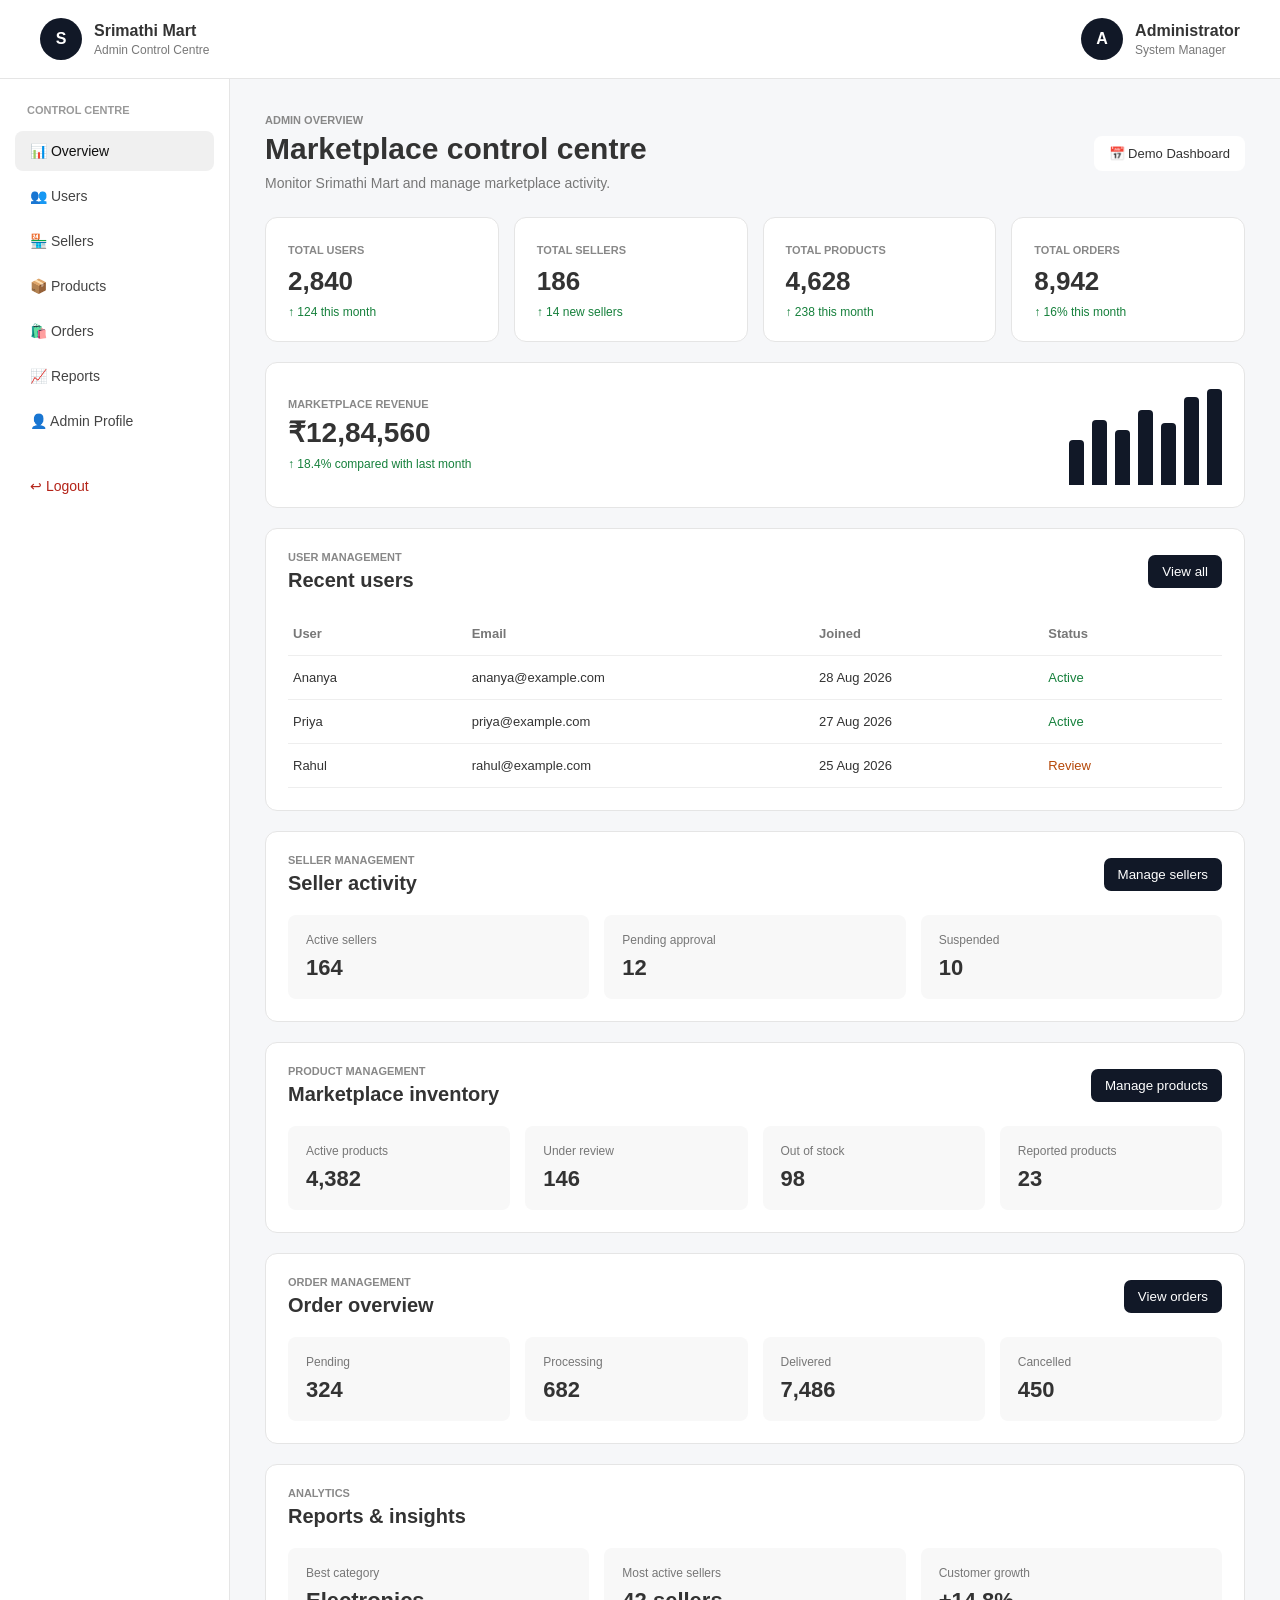
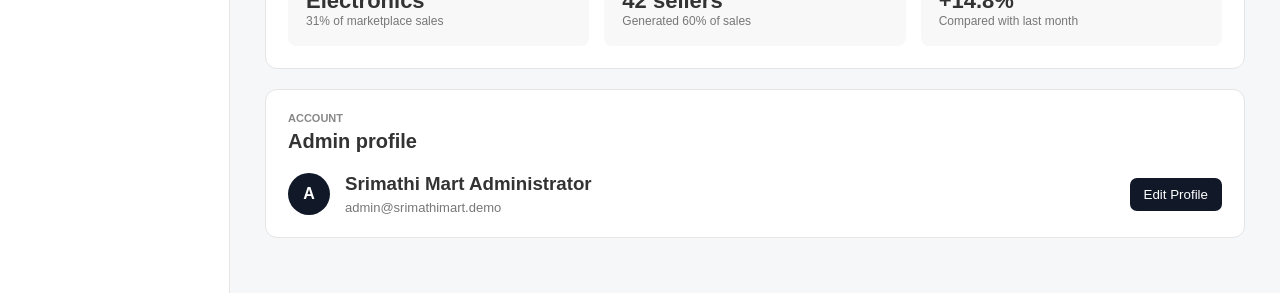
==== src/main/webapp/admin-dashboard.html @ ea4e53ff "feat: complete Java marketplace" ====
<!DOCTYPE html>
<html lang="en">

<head>
    <meta charset="UTF-8">

    <meta name="viewport"
          content="width=device-width, initial-scale=1.0">

    <title>Admin Dashboard | Srimathi Mart</title>

    <link rel="stylesheet" href="style.css">
</head>

<body>

    <!-- ==========================
         ADMIN NAVBAR
    =========================== -->

    <header class="admin-dashboard-navbar">

        <div class="admin-dashboard-brand">

            <div class="admin-dashboard-logo">
                S
            </div>

            <div>
                <strong>Srimathi Mart</strong>
                <span>Admin Control Centre</span>
            </div>

        </div>


        <div class="admin-user">

            <div class="admin-avatar">
                A
            </div>

            <div>
                <strong>Administrator</strong>
                <span>System Manager</span>
            </div>

        </div>

    </header>



    <!-- ==========================
         DASHBOARD LAYOUT
    =========================== -->

    <div class="admin-dashboard-layout">


        <!-- SIDEBAR -->

        <aside class="admin-sidebar">

            <p class="admin-sidebar-title">
                CONTROL CENTRE
            </p>

            <a href="#" class="admin-menu active">
                📊 Overview
            </a>

            <a href="#users" class="admin-menu">
                👥 Users
            </a>

            <a href="#sellers" class="admin-menu">
                🏪 Sellers
            </a>

            <a href="#products" class="admin-menu">
                📦 Products
            </a>

            <a href="#orders" class="admin-menu">
                🛍️ Orders
            </a>

            <a href="#reports" class="admin-menu">
                📈 Reports
            </a>

            <a href="#profile" class="admin-menu">
                👤 Admin Profile
            </a>

            <a href="index.html" class="admin-menu admin-logout">
                ↩ Logout
            </a>

        </aside>



        <!-- MAIN CONTENT -->

        <main class="admin-dashboard-main">


            <!-- PAGE HEADING -->

            <div class="admin-page-heading">

                <div>

                    <p>ADMIN OVERVIEW</p>

                    <h1>
                        Marketplace control centre
                    </h1>

                    <span>
                        Monitor Srimathi Mart and manage
                        marketplace activity.
                    </span>

                </div>

                <div class="admin-date">
                    📅 Demo Dashboard
                </div>

            </div>



            <!-- ==========================
                 STATISTICS
            =========================== -->

            <section class="admin-stat-grid">

                <div class="admin-stat-card">

                    <span>TOTAL USERS</span>

                    <strong>2,840</strong>

                    <p>
                        ↑ 124 this month
                    </p>

                </div>


                <div class="admin-stat-card">

                    <span>TOTAL SELLERS</span>

                    <strong>186</strong>

                    <p>
                        ↑ 14 new sellers
                    </p>

                </div>


                <div class="admin-stat-card">

                    <span>TOTAL PRODUCTS</span>

                    <strong>4,628</strong>

                    <p>
                        ↑ 238 this month
                    </p>

                </div>


                <div class="admin-stat-card">

                    <span>TOTAL ORDERS</span>

                    <strong>8,942</strong>

                    <p>
                        ↑ 16% this month
                    </p>

                </div>

            </section>



            <!-- ==========================
                 REVENUE
            =========================== -->

            <section class="admin-revenue-card">

                <div>

                    <p>
                        MARKETPLACE REVENUE
                    </p>

                    <h2>
                        ₹12,84,560
                    </h2>

                    <span>
                        ↑ 18.4% compared with last month
                    </span>

                </div>


                <div class="revenue-bars">

                    <div style="height: 45%;"></div>
                    <div style="height: 65%;"></div>
                    <div style="height: 55%;"></div>
                    <div style="height: 75%;"></div>
                    <div style="height: 62%;"></div>
                    <div style="height: 88%;"></div>
                    <div style="height: 96%;"></div>

                </div>

            </section>



            <!-- ==========================
                 USER MANAGEMENT
            =========================== -->

            <section
                class="admin-content-card"
                id="users">

                <div class="admin-section-title">

                    <div>

                        <p>USER MANAGEMENT</p>

                        <h2>
                            Recent users
                        </h2>

                    </div>

                    <button>
                        View all
                    </button>

                </div>


                <div class="admin-table">

                    <div class="admin-table-row admin-table-head">

                        <span>User</span>
                        <span>Email</span>
                        <span>Joined</span>
                        <span>Status</span>

                    </div>


                    <div class="admin-table-row">

                        <span>
                            Ananya
                        </span>

                        <span>
                            ananya@example.com
                        </span>

                        <span>
                            28 Aug 2026
                        </span>

                        <span class="admin-active">
                            Active
                        </span>

                    </div>


                    <div class="admin-table-row">

                        <span>
                            Priya
                        </span>

                        <span>
                            priya@example.com
                        </span>

                        <span>
                            27 Aug 2026
                        </span>

                        <span class="admin-active">
                            Active
                        </span>

                    </div>


                    <div class="admin-table-row">

                        <span>
                            Rahul
                        </span>

                        <span>
                            rahul@example.com
                        </span>

                        <span>
                            25 Aug 2026
                        </span>

                        <span class="admin-pending">
                            Review
                        </span>

                    </div>

                </div>

            </section>



            <!-- ==========================
                 SELLER MANAGEMENT
            =========================== -->

            <section
                class="admin-content-card"
                id="sellers">

                <div class="admin-section-title">

                    <div>

                        <p>SELLER MANAGEMENT</p>

                        <h2>
                            Seller activity
                        </h2>

                    </div>

                    <button>
                        Manage sellers
                    </button>

                </div>


                <div class="seller-management-grid">

                    <div>

                        <span>
                            Active sellers
                        </span>

                        <strong>
                            164
                        </strong>

                    </div>


                    <div>

                        <span>
                            Pending approval
                        </span>

                        <strong>
                            12
                        </strong>

                    </div>


                    <div>

                        <span>
                            Suspended
                        </span>

                        <strong>
                            10
                        </strong>

                    </div>

                </div>

            </section>



            <!-- ==========================
                 PRODUCT MANAGEMENT
            =========================== -->

            <section
                class="admin-content-card"
                id="products">

                <div class="admin-section-title">

                    <div>

                        <p>PRODUCT MANAGEMENT</p>

                        <h2>
                            Marketplace inventory
                        </h2>

                    </div>

                    <button>
                        Manage products
                    </button>

                </div>


                <div class="admin-product-grid">

                    <div>

                        <span>Active products</span>

                        <strong>4,382</strong>

                    </div>


                    <div>

                        <span>Under review</span>

                        <strong>146</strong>

                    </div>


                    <div>

                        <span>Out of stock</span>

                        <strong>98</strong>

                    </div>


                    <div>

                        <span>Reported products</span>

                        <strong>23</strong>

                    </div>

                </div>

            </section>



            <!-- ==========================
                 ORDERS
            =========================== -->

            <section
                class="admin-content-card"
                id="orders">

                <div class="admin-section-title">

                    <div>

                        <p>ORDER MANAGEMENT</p>

                        <h2>
                            Order overview
                        </h2>

                    </div>

                    <button>
                        View orders
                    </button>

                </div>


                <div class="admin-order-grid">

                    <div>

                        <span>
                            Pending
                        </span>

                        <strong>
                            324
                        </strong>

                    </div>


                    <div>

                        <span>
                            Processing
                        </span>

                        <strong>
                            682
                        </strong>

                    </div>


                    <div>

                        <span>
                            Delivered
                        </span>

                        <strong>
                            7,486
                        </strong>

                    </div>


                    <div>

                        <span>
                            Cancelled
                        </span>

                        <strong>
                            450
                        </strong>

                    </div>

                </div>

            </section>



            <!-- ==========================
                 REPORTS
            =========================== -->

            <section
                class="admin-content-card"
                id="reports">

                <div class="admin-section-title">

                    <div>

                        <p>ANALYTICS</p>

                        <h2>
                            Reports & insights
                        </h2>

                    </div>

                </div>


                <div class="admin-insights">

                    <div>

                        <span>
                            Best category
                        </span>

                        <strong>
                            Electronics
                        </strong>

                        <p>
                            31% of marketplace sales
                        </p>

                    </div>


                    <div>

                        <span>
                            Most active sellers
                        </span>

                        <strong>
                            42 sellers
                        </strong>

                        <p>
                            Generated 60% of sales
                        </p>

                    </div>


                    <div>

                        <span>
                            Customer growth
                        </span>

                        <strong>
                            +14.8%
                        </strong>

                        <p>
                            Compared with last month
                        </p>

                    </div>

                </div>

            </section>



            <!-- ==========================
                 ADMIN PROFILE
            =========================== -->

            <section
                class="admin-content-card"
                id="profile">

                <div class="admin-section-title">

                    <div>

                        <p>ACCOUNT</p>

                        <h2>
                            Admin profile
                        </h2>

                    </div>

                </div>


                <div class="admin-profile">

                    <div class="admin-profile-avatar">
                        A
                    </div>

                    <div>

                        <h3>
                            Srimathi Mart Administrator
                        </h3>

                        <p>
                            admin@srimathimart.demo
                        </p>

                    </div>

                    <button>
                        Edit Profile
                    </button>

                </div>

            </section>


        </main>

    </div>


    <!-- ADDED by the Java conversion: api.js holds every call to the
         servlets and must load before script.js, which uses it. -->
    <script src="api.js"></script>
    <script src="script.js"></script>

</body>

</html>
---- src/main/webapp/style.css ----
/* =========================
   SRIMATHI MART
   GOLD + WHITE THEME
========================= */
* {
    margin: 0;
    padding: 0;
    box-sizing: border-box;
}

body {
    font-family: Arial, sans-serif;
    background: #ffffff;
    color: #333333;
}


/* =========================
   NAVBAR
========================= */

.shop-navbar {
    width: 100%;
    padding: 18px 6%;
    display: flex;
    align-items: center;
    justify-content: space-between;
    background: #ffffff;
    border-bottom: 1px solid #e5c76b;
    position: sticky;
    top: 0;
    z-index: 1000;
}

.shop-logo {
    display: flex;
    align-items: center;
    gap: 10px;
}

.shop-logo span {
    width: 38px;
    height: 38px;
    display: flex;
    align-items: center;
    justify-content: center;
    background: #c9a227;
    color: white;
    border-radius: 50%;
    font-size: 20px;
    font-weight: bold;
}

.shop-logo strong {
    color: #b28a16;
    font-size: 21px;
}

.desktop-nav {
    display: flex;
    gap: 28px;
}

.desktop-nav a {
    text-decoration: none;
    color: #444444;
    font-weight: 500;
}

.desktop-nav a:hover,
.desktop-nav a.active {
    color: #b28a16;
}


/* =========================
   NAV ACTIONS
========================= */

.nav-actions {
    display: flex;
    align-items: center;
    gap: 8px;
}

.nav-actions input {
    width: 170px;
    padding: 9px 12px;
    border: 1px solid #d8bd62;
    border-radius: 20px;
    outline: none;
}

.nav-actions button {
    border: 1px solid #d8bd62;
    background: white;
    color: #b28a16;
    padding: 9px 12px;
    border-radius: 20px;
    cursor: pointer;
}

.nav-actions button:hover {
    background: #c9a227;
    color: white;
}


/* =========================
   HERO
========================= */

.shop-hero {
    min-height: 430px;
    display: flex;
    align-items: center;
    padding: 70px 8%;
    background: linear-gradient(
        120deg,
        #ffffff,
        #fffaf0
    );
    border-bottom: 1px solid #eee1b5;
}

.hero-content {
    max-width: 650px;
}

.hero-label {
    color: #b28a16;
    font-size: 14px;
    letter-spacing: 2px;
    font-weight: bold;
    margin-bottom: 18px;
}

.hero-content h1 {
    font-size: 52px;
    line-height: 1.15;
    color: #333333;
    margin-bottom: 20px;
}

.hero-content h1 span {
    display: block;
    color: #b28a16;
}

.hero-content > p:not(.hero-label) {
    font-size: 17px;
    line-height: 1.7;
    color: #666666;
    margin-bottom: 28px;
}

.shop-now-button {
    border: none;
    background: #c9a227;
    color: white;
    padding: 13px 25px;
    border-radius: 25px;
    font-size: 15px;
    cursor: pointer;
}

.shop-now-button:hover {
    background: #a98213;
}


/* =========================
   PRODUCTS
========================= */

.products-section {
    padding: 70px 6%;
}

.section-heading {
    display: flex;
    justify-content: space-between;
    align-items: end;
    margin-bottom: 35px;
}

.section-heading p {
    color: #b28a16;
    font-size: 13px;
    letter-spacing: 2px;
    font-weight: bold;
    margin-bottom: 8px;
}

.section-heading h2 {
    font-size: 32px;
    color: #333333;
}

.section-heading span {
    color: #777777;
}


/* PRODUCT GRID */

.product-grid {
    display: grid;
    grid-template-columns: repeat(3, 1fr);
    gap: 25px;
}


/* PRODUCT CARD */

.product-card {
    background: white;
    border: 1px solid #ead9a0;
    border-radius: 14px;
    overflow: hidden;
    transition: 0.25s;
}

.product-card:hover {
    transform: translateY(-5px);
    box-shadow: 0 10px 25px rgba(180, 145, 40, 0.15);
}


/* PRODUCT IMAGE */

.product-image {
    height: 260px;
    background: #fffaf0;
    display: flex;
    align-items: center;
    justify-content: center;
    overflow: hidden;
}

.product-image img {
    width: 100%;
    height: 100%;
    object-fit: cover;
    display: block;
}


/* PRODUCT INFO */

.product-info {
    padding: 20px;
}

.product-category {
    color: #b28a16;
    font-size: 13px;
    font-weight: bold;
}

.product-info h3 {
    margin: 8px 0;
    color: #333333;
    font-size: 20px;
}

.product-info p {
    color: #777777;
    font-size: 14px;
    line-height: 1.5;
    min-height: 42px;
}

.product-bottom {
    display: flex;
    justify-content: space-between;
    align-items: center;
    margin: 18px 0;
}

.product-bottom strong {
    color: #a98213;
    font-size: 20px;
}

.product-bottom span {
    color: #b28a16;
}


/* ADD CART */

.add-cart-button {
    width: 100%;
    padding: 11px;
    border: 1px solid #c9a227;
    background: white;
    color: #a98213;
    border-radius: 8px;
    cursor: pointer;
    font-weight: bold;
}

.add-cart-button:hover {
    background: #c9a227;
    color: white;
}


/* =========================
   ABOUT / CONTACT
========================= */

.simple-section {
    padding: 60px 8%;
    text-align: center;
    background: #fffaf0;
    border-top: 1px solid #eee1b5;
}

.simple-section p {
    color: #b28a16;
    font-size: 13px;
    letter-spacing: 2px;
    font-weight: bold;
    margin-bottom: 12px;
}

.simple-section h2 {
    color: #333333;
}


/* =========================
   FOOTER
========================= */

.shop-footer {
    padding: 35px 8%;
    text-align: center;
    background: #ffffff;
    border-top: 1px solid #e5c76b;
}

.shop-footer h3 {
    color: #b28a16;
    margin-bottom: 8px;
}

.shop-footer p {
    color: #777777;
}


/* =========================
   MOBILE
========================= */

@media (max-width: 800px) {

    .shop-navbar {
        flex-wrap: wrap;
        gap: 15px;
    }

    .desktop-nav {
        order: 3;
        width: 100%;
        justify-content: center;
    }

    .nav-actions {
        width: 100%;
        justify-content: center;
    }

    .nav-actions input {
        width: 140px;
    }

    .hero-content h1 {
        font-size: 38px;
    }

    .product-grid {
        grid-template-columns: 1fr;
    }

    .section-heading {
        display: block;
    }

    .section-heading span {
        display: block;
        margin-top: 10px;
    }
}
/* =========================
   ENQUIRY FORM
========================= */

.enquiry-form {
    max-width: 500px;
    margin: 25px auto 0;
    padding: 25px;
    background: #ffffff;
    border: 1px solid #e5c76b;
    border-radius: 15px;
    box-shadow: 0 8px 25px rgba(180, 145, 40, 0.12);
}

.enquiry-form input,
.enquiry-form textarea {
    width: 100%;
    padding: 12px 14px;
    margin-bottom: 14px;
    border: 1px solid #d8bd62;
    border-radius: 8px;
    outline: none;
    font-family: Arial, sans-serif;
    background: #fffdf7;
}

.enquiry-form input:focus,
.enquiry-form textarea:focus {
    border-color: #c9a227;
}

.enquiry-form textarea {
    min-height: 110px;
    resize: vertical;
}

.enquiry-form .add-cart-button {
    background: #c9a227;
    color: white;
}

.enquiry-form .add-cart-button:hover {
    background: #a98213;
}
/* PRODUCT WISHLIST */

.product-wishlist {
    border: 1px solid #d8bd62;
    background: #ffffff;
    color: #b28a16;
    width: 38px;
    height: 38px;
    border-radius: 50%;
    cursor: pointer;
    font-size: 20px;
    margin-bottom: 12px;
}

.product-wishlist:hover {
    background: #c9a227;
    color: #ffffff;
}
/* =========================
   BUYER LOGIN - CLEAN DESIGN
========================= */

.login-page {
    min-height: 100vh;
    display: flex;
    justify-content: center;
    align-items: center;
    padding: 30px 20px;
}

.login-card {
    width: 100%;
    max-width: 430px;
    padding: 35px;
    border-radius: 18px;
    background: #ffffff;
    box-shadow: 0 10px 35px rgba(0, 0, 0, 0.12);
}

.login-logo {
    display: flex;
    align-items: center;
    gap: 10px;
    font-size: 22px;
    font-weight: 700;
    margin: 25px 0;
}

.logo-icon {
    width: 42px;
    height: 42px;
    display: flex;
    align-items: center;
    justify-content: center;
    border-radius: 50%;
    font-weight: 700;
}

.login-label {
    font-size: 13px;
    font-weight: 700;
    letter-spacing: 1px;
}

.login-card h1 {
    margin: 8px 0;
    font-size: 30px;
}

.login-description {
    margin-bottom: 25px;
    line-height: 1.5;
}

.login-card form > label {
    display: block;
    margin: 15px 0 7px;
    font-weight: 600;
}

.login-card input[type="text"],
.login-card input[type="password"] {
    width: 100%;
    box-sizing: border-box;
    padding: 13px 14px;
    border: 1px solid #ccc;
    border-radius: 9px;
    font-size: 15px;
    outline: none;
}

.login-card input:focus {
    border-color: #555;
}

.password-box {
    position: relative;
}

.password-box input {
    padding-right: 65px !important;
}

.show-password {
    position: absolute;
    right: 8px;
    top: 50%;
    transform: translateY(-50%);
    border: none;
    background: transparent;
    cursor: pointer;
    font-weight: 600;
}

.login-options {
    display: flex;
    justify-content: space-between;
    align-items: center;
    margin: 18px 0;
    font-size: 14px;
}

.remember {
    display: flex;
    align-items: center;
    gap: 6px;
}

.login-button {
    width: 100%;
    padding: 14px;
    border: none;
    border-radius: 9px;
    font-size: 16px;
    font-weight: 700;
    cursor: pointer;
}

.divider {
    display: flex;
    align-items: center;
    gap: 12px;
    margin: 25px 0 18px;
    font-size: 13px;
}

.social-buttons {
    display: flex;
    gap: 10px;
}

.social-buttons button {
    flex: 1;
    padding: 12px;
    border: 1px solid #ddd;
    border-radius: 9px;
    background: #fff;
    cursor: pointer;
    font-weight: 600;
}

.signup-text,
.demo-note {
    text-align: center;
    margin-top: 20px;
}

.demo-note {
    font-size: 12px;
    opacity: 0.7;
}

@media (max-width: 480px) {

    .login-card {
        padding: 25px 20px;
    }

    .login-card h1 {
        font-size: 26px;
    }

    .login-options {
        gap: 10px;
        flex-wrap: wrap;
    }
}
/* =========================
   SELLER LOGIN - CLEAN DESIGN
========================= */

.seller-login-page {
    min-height: 100vh;
    display: flex;
    justify-content: center;
    align-items: center;
    padding: 30px 20px;
}

.seller-login-card {
    width: 100%;
    max-width: 430px;
    padding: 35px;
    border-radius: 18px;
    background: #fff;
    box-shadow: 0 10px 35px rgba(0, 0, 0, 0.12);
}

.seller-brand {
    display: flex;
    align-items: center;
    gap: 12px;
    margin: 25px 0;
}

.seller-logo {
    width: 44px;
    height: 44px;
    border-radius: 50%;
    display: flex;
    align-items: center;
    justify-content: center;
    font-weight: 700;
    font-size: 20px;
}

.seller-brand strong {
    display: block;
    font-size: 21px;
}

.seller-brand span {
    display: block;
    font-size: 13px;
    margin-top: 3px;
}

.seller-heading p {
    font-size: 13px;
    font-weight: 700;
    letter-spacing: 1px;
}

.seller-heading h1 {
    margin: 8px 0;
    font-size: 30px;
}

.seller-heading span {
    line-height: 1.5;
}

#sellerLoginForm {
    margin-top: 25px;
}

#sellerLoginForm > label {
    display: block;
    margin: 15px 0 7px;
    font-weight: 600;
}

#sellerLoginForm input[type="email"],
#sellerLoginForm input[type="password"] {
    width: 100%;
    box-sizing: border-box;
    padding: 13px 14px;
    border: 1px solid #ccc;
    border-radius: 9px;
    font-size: 15px;
    outline: none;
}

#sellerLoginForm input:focus {
    border-color: #555;
}

.seller-password {
    position: relative;
}

.seller-password input {
    padding-right: 65px !important;
}

#sellerTogglePassword {
    position: absolute;
    right: 8px;
    top: 50%;
    transform: translateY(-50%);
    border: none;
    background: transparent;
    cursor: pointer;
    font-weight: 600;
}

.seller-options {
    display: flex;
    justify-content: space-between;
    align-items: center;
    margin: 18px 0;
    font-size: 14px;
    gap: 10px;
}

.seller-options label {
    display: flex;
    align-items: center;
    gap: 6px;
}

.seller-login-button {
    width: 100%;
    padding: 14px;
    border: none;
    border-radius: 9px;
    font-size: 16px;
    font-weight: 700;
    cursor: pointer;
}

.seller-info {
    display: flex;
    gap: 10px;
    align-items: flex-start;
    margin-top: 25px;
    padding: 15px;
    border-radius: 10px;
}

.seller-info p {
    margin: 0;
    font-size: 13px;
    line-height: 1.5;
}

.seller-demo {
    text-align: center;
    margin-top: 22px;
    font-size: 14px;
}

@media (max-width: 480px) {

    .seller-login-card {
        padding: 25px 20px;
    }

    .seller-heading h1 {
        font-size: 26px;
    }

    .seller-options {
        flex-wrap: wrap;
    }
}
/* =========================
   ADMIN LOGIN - CLEAN DESIGN
========================= */

.admin-login-page {
    min-height: 100vh;
    display: flex;
    justify-content: center;
    align-items: center;
    padding: 30px 20px;
}

.admin-login-card {
    width: 100%;
    max-width: 430px;
    padding: 35px;
    border-radius: 18px;
    background: #fff;
    box-shadow: 0 10px 35px rgba(0, 0, 0, 0.12);
}

.admin-brand {
    display: flex;
    align-items: center;
    gap: 12px;
    margin: 25px 0;
}

.admin-logo {
    width: 44px;
    height: 44px;
    border-radius: 50%;
    display: flex;
    align-items: center;
    justify-content: center;
    font-size: 20px;
    font-weight: 700;
}

.admin-brand strong {
    display: block;
    font-size: 21px;
}

.admin-brand span {
    display: block;
    font-size: 13px;
    margin-top: 3px;
}

.admin-security {
    display: flex;
    align-items: center;
    gap: 10px;
    padding: 14px;
    margin-bottom: 22px;
    border-radius: 10px;
}

.admin-security p {
    margin: 3px 0 0;
    font-size: 13px;
}

.admin-heading p {
    font-size: 13px;
    font-weight: 700;
    letter-spacing: 1px;
}

.admin-heading h1 {
    margin: 8px 0;
    font-size: 30px;
}

.admin-heading span {
    line-height: 1.5;
}

#adminLoginForm {
    margin-top: 25px;
}

#adminLoginForm > label {
    display: block;
    margin: 15px 0 7px;
    font-weight: 600;
}

#adminLoginForm input[type="email"],
#adminLoginForm input[type="password"] {
    width: 100%;
    box-sizing: border-box;
    padding: 13px 14px;
    border: 1px solid #ccc;
    border-radius: 9px;
    font-size: 15px;
    outline: none;
}

#adminLoginForm input:focus {
    border-color: #555;
}

.admin-password {
    position: relative;
}

.admin-password input {
    padding-right: 65px !important;
}

#adminTogglePassword {
    position: absolute;
    right: 8px;
    top: 50%;
    transform: translateY(-50%);
    border: none;
    background: transparent;
    cursor: pointer;
    font-weight: 600;
}

.admin-options {
    display: flex;
    justify-content: space-between;
    align-items: center;
    margin: 18px 0;
    font-size: 14px;
    gap: 10px;
}

.admin-options label {
    display: flex;
    align-items: center;
    gap: 6px;
}

.admin-login-button {
    width: 100%;
    padding: 14px;
    border: none;
    border-radius: 9px;
    font-size: 16px;
    font-weight: 700;
    cursor: pointer;
}

.admin-note {
    display: flex;
    gap: 10px;
    align-items: flex-start;
    margin-top: 25px;
    padding: 15px;
    border-radius: 10px;
}

.admin-note p {
    margin: 0;
    font-size: 13px;
    line-height: 1.5;
}

.admin-footer {
    text-align: center;
    margin-top: 22px;
    font-size: 13px;
    opacity: 0.7;
}

@media (max-width: 480px) {

    .admin-login-card {
        padding: 25px 20px;
    }

    .admin-heading h1 {
        font-size: 26px;
    }

    .admin-options {
        flex-wrap: wrap;
    }
}
/* =========================
   MAIN LANDING PAGE - CLEAN
========================= */

.landing {
    min-height: calc(100vh - 80px);
    display: grid;
    grid-template-columns: 1fr 1fr;
    gap: 50px;
    align-items: center;
    max-width: 1150px;
    margin: auto;
    padding: 60px 30px;
}

.intro h1 {
    font-size: clamp(38px, 5vw, 64px);
    line-height: 1.08;
    margin: 15px 0 20px;
}

.intro h1 span {
    display: block;
}

.description {
    max-width: 560px;
    line-height: 1.7;
    font-size: 16px;
}

.small-highlight {
    margin-top: 25px;
    font-weight: 600;
}

.role-section {
    display: flex;
    flex-direction: column;
    gap: 15px;
}

.role-heading {
    margin-bottom: 5px;
}

.role-heading h2 {
    margin: 5px 0;
    font-size: 30px;
}

.role-heading span {
    font-size: 14px;
}

.role-card {
    display: flex;
    align-items: center;
    gap: 18px;
    padding: 20px;
    border-radius: 16px;
    background: #fff;
    box-shadow: 0 8px 25px rgba(0, 0, 0, 0.09);
    transition: transform 0.2s ease, box-shadow 0.2s ease;
}

.role-card:hover {
    transform: translateY(-3px);
    box-shadow: 0 12px 30px rgba(0, 0, 0, 0.13);
}

.role-icon {
    width: 55px;
    height: 55px;
    display: flex;
    align-items: center;
    justify-content: center;
    border-radius: 14px;
    font-size: 27px;
    flex-shrink: 0;
}

.role-content {
    flex: 1;
}

.role-content h3 {
    margin: 0 0 5px;
    font-size: 20px;
}

.role-content p {
    margin: 0 0 13px;
    line-height: 1.5;
    font-size: 14px;
}

.role-content button {
    border: none;
    padding: 11px 16px;
    border-radius: 8px;
    cursor: pointer;
    font-weight: 700;
}

.footer {
    text-align: center;
    padding: 25px 20px;
    line-height: 1.6;
    font-size: 13px;
}

@media (max-width: 800px) {

    .landing {
        grid-template-columns: 1fr;
        gap: 35px;
        padding: 40px 20px;
    }

    .intro h1 {
        font-size: 42px;
    }
}

@media (max-width: 480px) {

    .landing {
        padding: 30px 15px;
    }

    .intro h1 {
        font-size: 34px;
    }

    .role-card {
        padding: 16px;
    }

    .role-icon {
        width: 48px;
        height: 48px;
        font-size: 23px;
    }
}
/* =========================
   ADMIN DASHBOARD
========================= */

.admin-dashboard-navbar {
    display: flex;
    justify-content: space-between;
    align-items: center;
    padding: 18px 40px;
    background: #ffffff;
    border-bottom: 1px solid #e5e5e5;
}

.admin-dashboard-brand,
.admin-user {
    display: flex;
    align-items: center;
    gap: 12px;
}

.admin-dashboard-brand strong,
.admin-user strong {
    display: block;
    font-size: 16px;
}

.admin-dashboard-brand span,
.admin-user span {
    display: block;
    font-size: 12px;
    color: #777;
    margin-top: 3px;
}

.admin-dashboard-logo,
.admin-avatar,
.admin-profile-avatar {
    width: 42px;
    height: 42px;
    border-radius: 50%;
    display: flex;
    align-items: center;
    justify-content: center;
    background: #111827;
    color: white;
    font-weight: bold;
}

.admin-dashboard-layout {
    display: flex;
    min-height: calc(100vh - 80px);
    background: #f6f7f9;
}

.admin-sidebar {
    width: 230px;
    padding: 25px 15px;
    background: #ffffff;
    border-right: 1px solid #e5e5e5;
}

.admin-sidebar-title {
    font-size: 11px;
    font-weight: bold;
    color: #999;
    margin: 0 12px 15px;
}

.admin-menu {
    display: block;
    padding: 12px 15px;
    margin-bottom: 5px;
    text-decoration: none;
    color: #444;
    border-radius: 8px;
    font-size: 14px;
}

.admin-menu:hover,
.admin-menu.active {
    background: #f0f0f0;
    color: #111;
}

.admin-logout {
    margin-top: 25px;
    color: #b42318;
}

.admin-dashboard-main {
    flex: 1;
    padding: 35px;
    max-width: 1200px;
}

.admin-page-heading {
    display: flex;
    justify-content: space-between;
    align-items: center;
    margin-bottom: 25px;
}

.admin-page-heading p,
.admin-section-title p,
.admin-stat-card span,
.admin-revenue-card p {
    font-size: 11px;
    font-weight: bold;
    color: #888;
    margin: 0 0 6px;
}

.admin-page-heading h1 {
    margin: 0 0 8px;
    font-size: 30px;
}

.admin-page-heading span {
    color: #777;
    font-size: 14px;
}

.admin-date {
    background: white;
    padding: 10px 15px;
    border-radius: 8px;
    font-size: 13px;
}

.admin-stat-grid {
    display: grid;
    grid-template-columns: repeat(4, 1fr);
    gap: 15px;
    margin-bottom: 20px;
}

.admin-stat-card,
.admin-revenue-card,
.admin-content-card {
    background: white;
    border: 1px solid #e5e5e5;
    border-radius: 12px;
    padding: 22px;
}

.admin-stat-card strong {
    display: block;
    font-size: 26px;
    margin: 8px 0;
}

.admin-stat-card p {
    margin: 0;
    font-size: 12px;
    color: #16803c;
}

.admin-revenue-card {
    display: flex;
    justify-content: space-between;
    align-items: center;
    margin-bottom: 20px;
}

.admin-revenue-card h2 {
    margin: 5px 0;
    font-size: 28px;
}

.admin-revenue-card span {
    font-size: 12px;
    color: #16803c;
}

.revenue-bars {
    display: flex;
    align-items: end;
    gap: 8px;
    height: 100px;
}

.revenue-bars div {
    width: 15px;
    background: #111827;
    border-radius: 4px 4px 0 0;
}

.admin-content-card {
    margin-bottom: 20px;
}

.admin-section-title {
    display: flex;
    justify-content: space-between;
    align-items: center;
    margin-bottom: 20px;
}

.admin-section-title h2 {
    margin: 0;
    font-size: 20px;
}

.admin-section-title button,
.admin-profile button {
    border: none;
    background: #111827;
    color: white;
    padding: 9px 14px;
    border-radius: 7px;
    cursor: pointer;
}

.admin-table {
    width: 100%;
}

.admin-table-row {
    display: grid;
    grid-template-columns: 1fr 2fr 1.3fr 1fr;
    gap: 10px;
    padding: 14px 5px;
    border-bottom: 1px solid #eee;
    font-size: 13px;
}

.admin-table-head {
    font-weight: bold;
    color: #777;
}

.admin-active {
    color: #16803c;
}

.admin-pending {
    color: #b54708;
}

.seller-management-grid,
.admin-product-grid,
.admin-order-grid,
.admin-insights {
    display: grid;
    grid-template-columns: repeat(3, 1fr);
    gap: 15px;
}

.admin-product-grid,
.admin-order-grid {
    grid-template-columns: repeat(4, 1fr);
}

.seller-management-grid div,
.admin-product-grid div,
.admin-order-grid div,
.admin-insights div {
    padding: 18px;
    background: #f8f8f8;
    border-radius: 8px;
}

.seller-management-grid span,
.admin-product-grid span,
.admin-order-grid span,
.admin-insights span {
    display: block;
    font-size: 12px;
    color: #777;
    margin-bottom: 8px;
}

.seller-management-grid strong,
.admin-product-grid strong,
.admin-order-grid strong,
.admin-insights strong {
    font-size: 22px;
}

.admin-insights p {
    font-size: 12px;
    color: #777;
}

.admin-profile {
    display: flex;
    align-items: center;
    gap: 15px;
}

.admin-profile > div:nth-child(2) {
    flex: 1;
}

.admin-profile h3 {
    margin: 0 0 5px;
}

.admin-profile p {
    margin: 0;
    color: #777;
    font-size: 13px;
}

/* Mobile */
@media (max-width: 800px) {

    .admin-dashboard-navbar {
        padding: 15px;
    }

    .admin-sidebar {
        display: none;
    }

    .admin-dashboard-main {
        padding: 20px;
    }

    .admin-stat-grid,
    .admin-product-grid,
    .admin-order-grid {
        grid-template-columns: 1fr 1fr;
    }

    .seller-management-grid,
    .admin-insights {
        grid-template-columns: 1fr;
    }

    .admin-page-heading {
        display: block;
    }

    .admin-date {
        margin-top: 15px;
        display: inline-block;
    }

    .admin-table {
        overflow-x: auto;
    }

    .admin-table-row {
        min-width: 650px;
    }
}
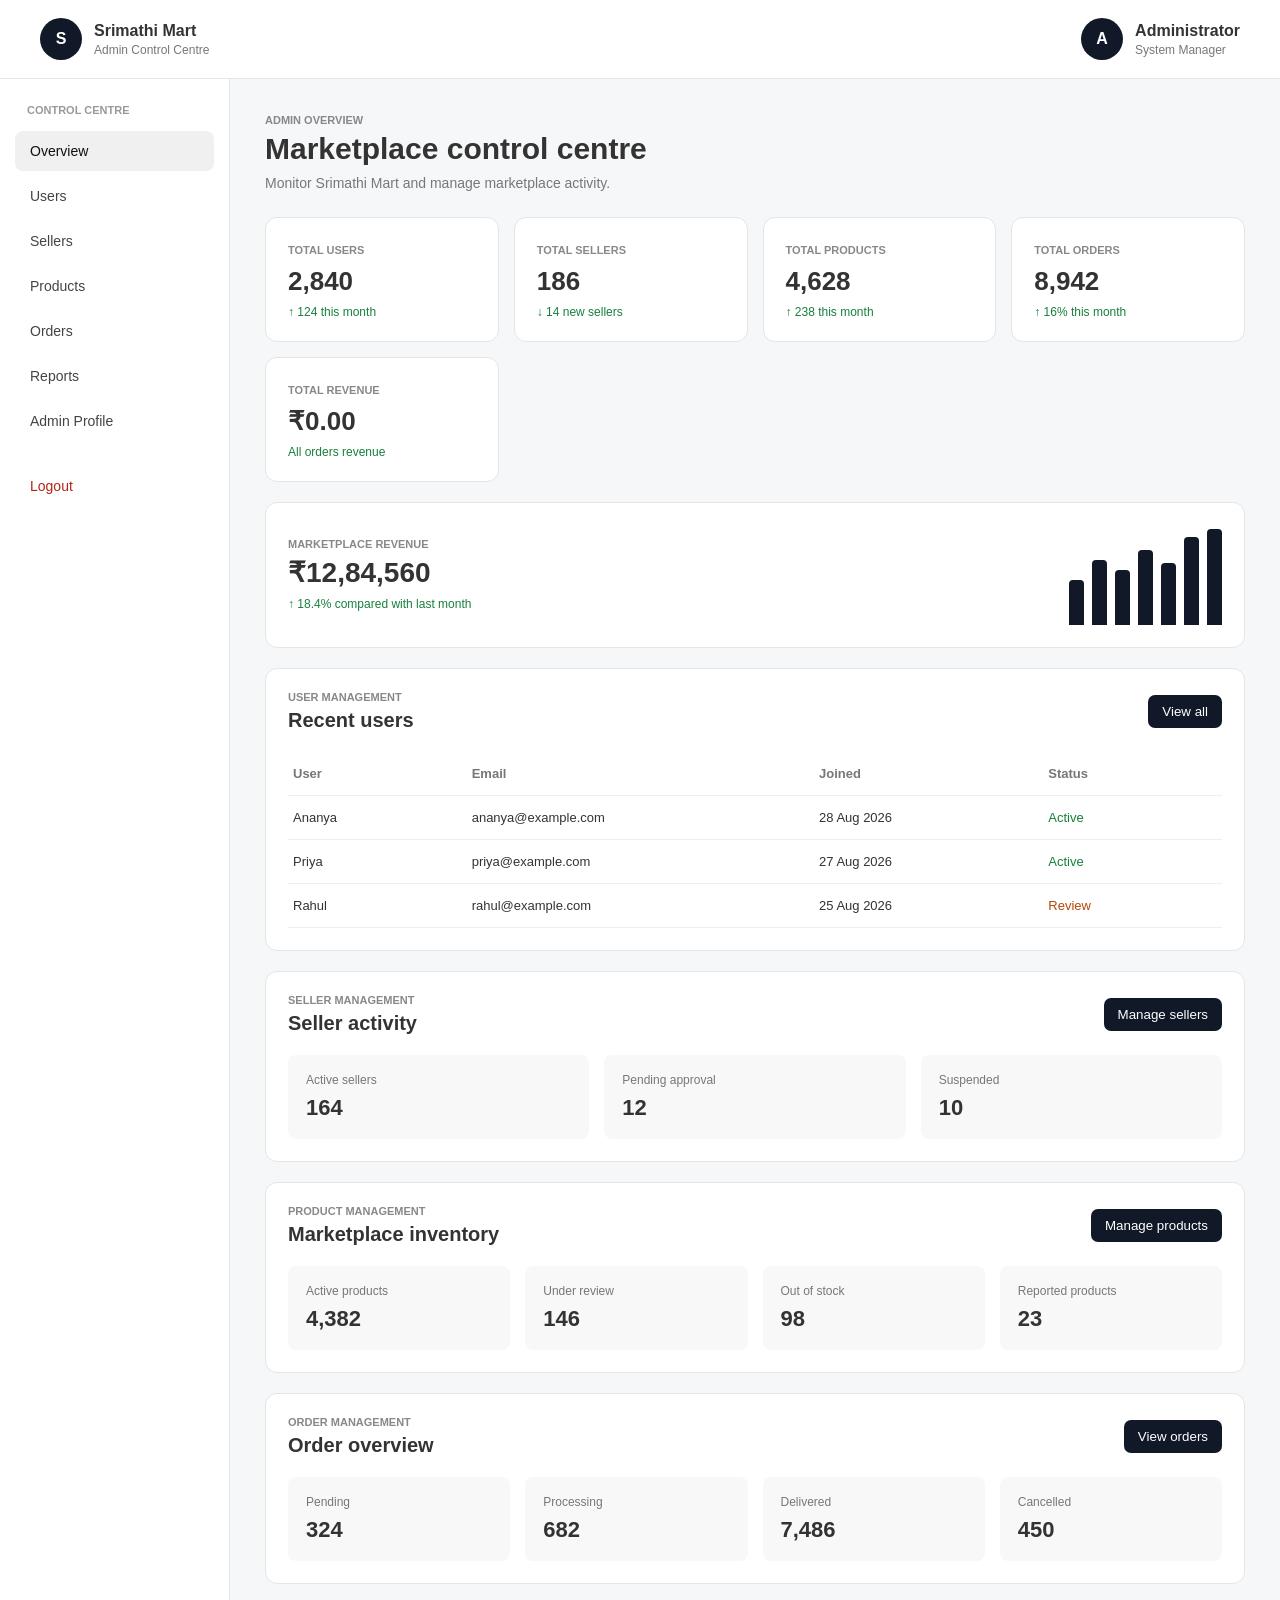
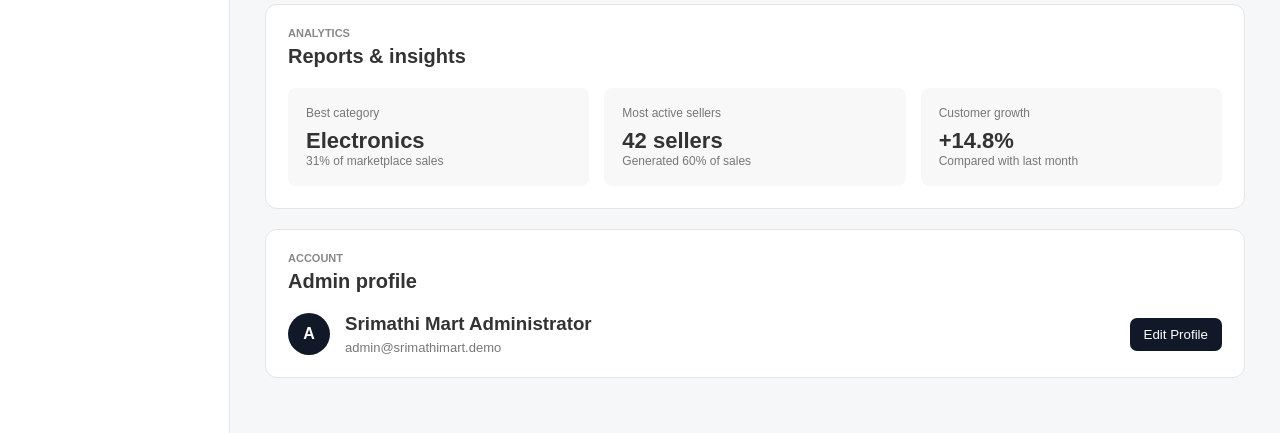
==== commit 77d016d5: "style: update admin dashboard" ====
--- a/src/main/webapp/admin-dashboard.html
+++ b/src/main/webapp/admin-dashboard.html
@@ -67,35 +67,35 @@
             </p>
 
             <a href="#" class="admin-menu active">
-                📊 Overview
+                 Overview
             </a>
 
             <a href="#users" class="admin-menu">
-                👥 Users
+                 Users
             </a>
 
             <a href="#sellers" class="admin-menu">
-                🏪 Sellers
+                 Sellers
             </a>
 
             <a href="#products" class="admin-menu">
-                📦 Products
+                 Products
             </a>
 
             <a href="#orders" class="admin-menu">
-                🛍️ Orders
+                 Orders
             </a>
 
             <a href="#reports" class="admin-menu">
-                📈 Reports
+                 Reports
             </a>
 
             <a href="#profile" class="admin-menu">
-                👤 Admin Profile
+                 Admin Profile
             </a>
 
             <a href="index.html" class="admin-menu admin-logout">
-                ↩ Logout
+                 Logout
             </a>
 
         </aside>
@@ -126,10 +126,6 @@
 
                 </div>
 
-                <div class="admin-date">
-                    📅 Demo Dashboard
-                </div>
-
             </div>
 
 
@@ -147,7 +143,7 @@
                     <strong>2,840</strong>
 
                     <p>
-                        ↑ 124 this month
+                        &uarr; 124 this month
                     </p>
 
                 </div>
@@ -160,7 +156,7 @@
                     <strong>186</strong>
 
                     <p>
-                        ↑ 14 new sellers
+                        &darr; 14 new sellers
                     </p>
 
                 </div>
@@ -173,7 +169,7 @@
                     <strong>4,628</strong>
 
                     <p>
-                        ↑ 238 this month
+                        &uarr; 238 this month
                     </p>
 
                 </div>
@@ -186,10 +182,21 @@
                     <strong>8,942</strong>
 
                     <p>
-                        ↑ 16% this month
+                        &uarr; 16% this month
                     </p>
 
                 </div>
+                <div class="admin-stat-card">
+
+    <span>TOTAL REVENUE</span>
+
+    <strong>&#8377;0.00</strong>
+
+    <p>
+        All orders revenue
+    </p>
+
+</div>
 
             </section>
 
@@ -208,11 +215,11 @@
                     </p>
 
                     <h2>
-                        ₹12,84,560
+                        &#8377;12,84,560
                     </h2>
 
                     <span>
-                        ↑ 18.4% compared with last month
+                        &uarr; 18.4% compared with last month
                     </span>
 
                 </div>
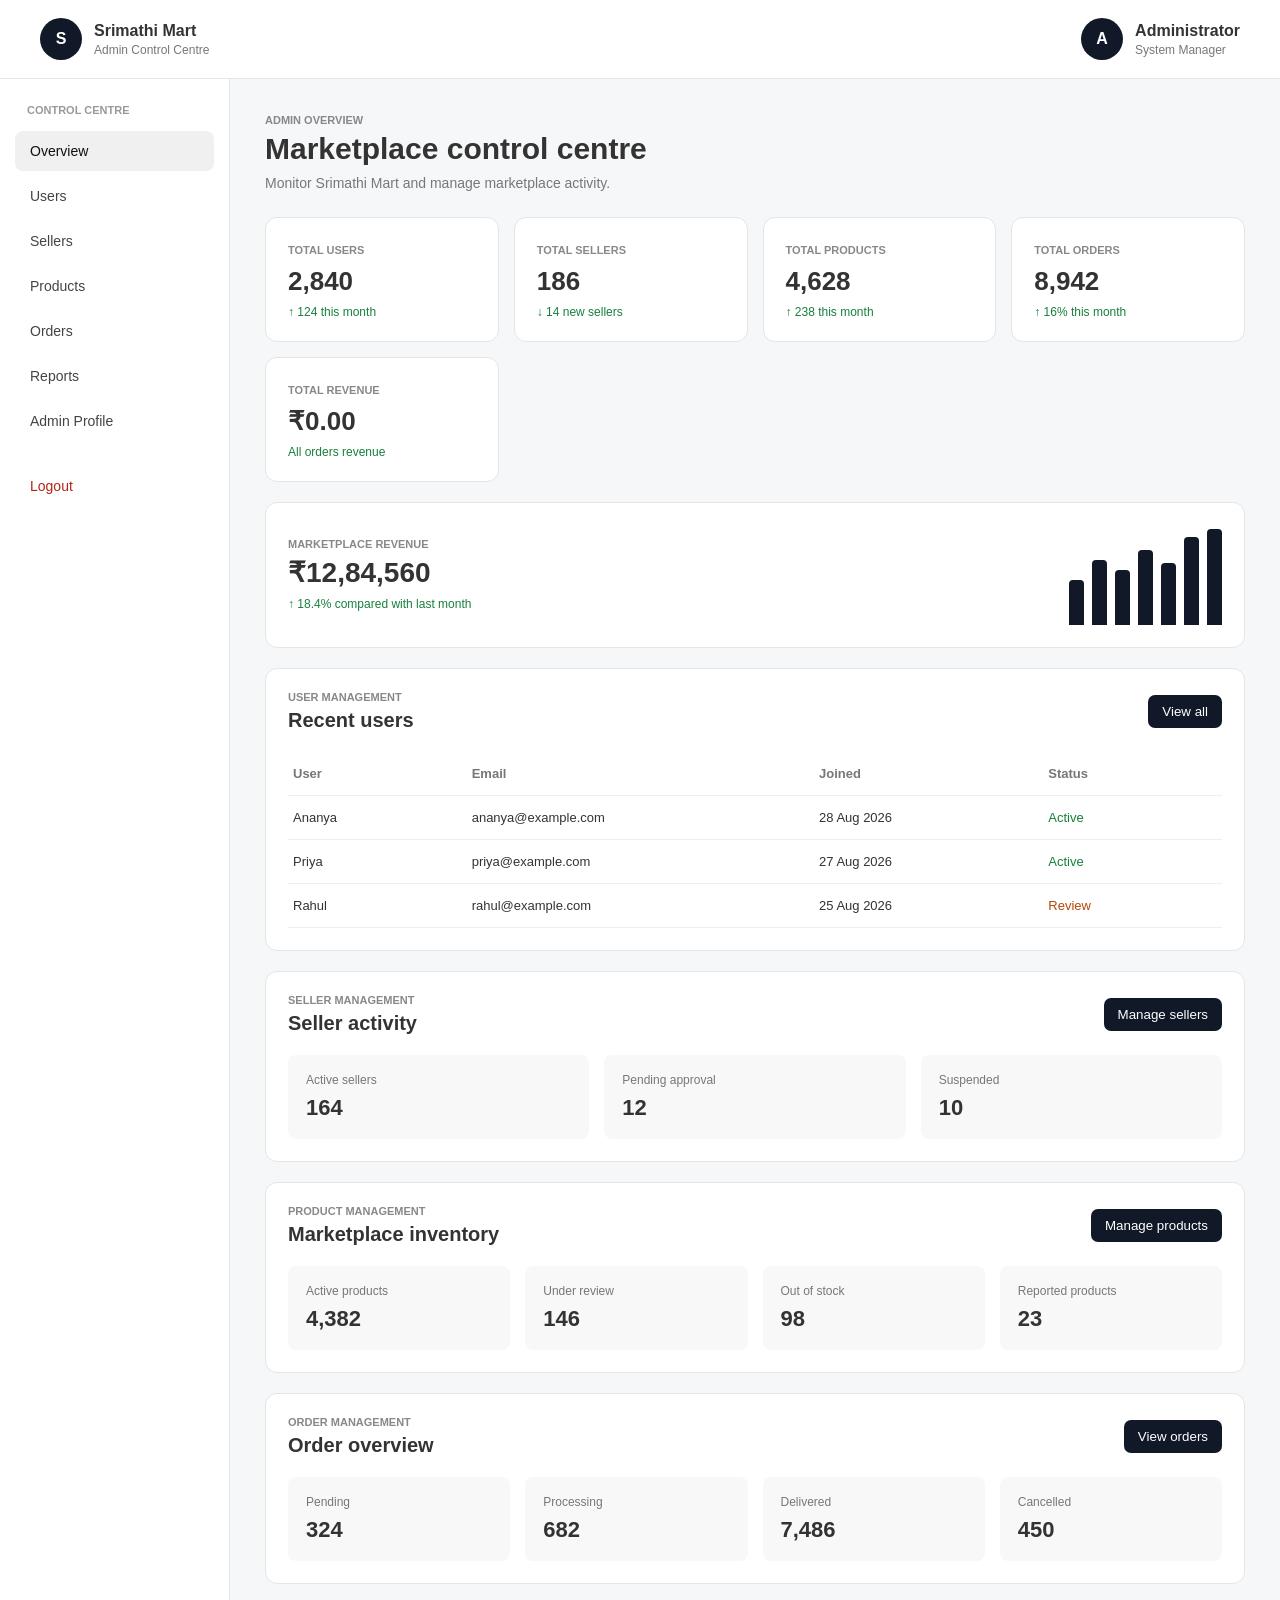
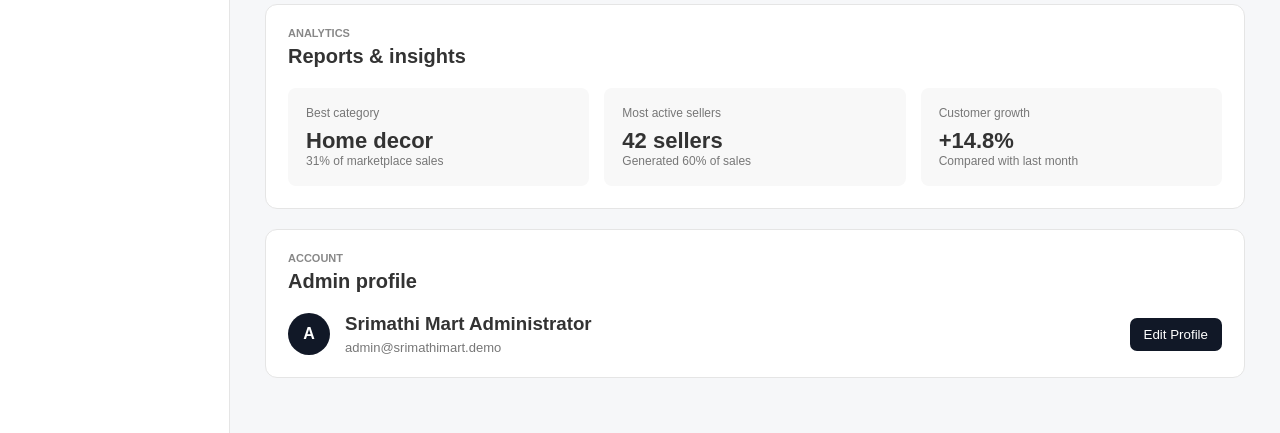
==== commit 21f11fa4: "Add Dockerfile for Tomcat deployment" ====
--- a/src/main/webapp/admin-dashboard.html
+++ b/src/main/webapp/admin-dashboard.html
@@ -190,14 +190,13 @@
 
     <span>TOTAL REVENUE</span>
 
-    <strong>&#8377;0.00</strong>
+    <strong> ₹0.00</strong>
 
     <p>
         All orders revenue
     </p>
 
 </div>
-
             </section>
 
 
@@ -609,7 +608,7 @@
                         </span>
 
                         <strong>
-                            Electronics
+                            Home decor
                         </strong>
 
                         <p>
--- a/src/main/webapp/style.css
+++ b/src/main/webapp/style.css
@@ -1427,7 +1427,314 @@
     color: #777;
     font-size: 13px;
 }
-
+/* ==========================
+   SELLER DASHBOARD
+========================== */
+
+.seller-navbar {
+    display: flex;
+    justify-content: space-between;
+    align-items: center;
+    padding: 18px 40px;
+    background: #ffffff;
+    border-bottom: 1px solid #eee;
+}
+
+.seller-dashboard-brand,
+.seller-user {
+    display: flex;
+    align-items: center;
+    gap: 12px;
+}
+
+.seller-dashboard-logo,
+.seller-avatar,
+.profile-avatar {
+    width: 42px;
+    height: 42px;
+    border-radius: 50%;
+    display: flex;
+    align-items: center;
+    justify-content: center;
+    background: #b8860b;
+    color: white;
+    font-weight: 700;
+}
+
+.seller-dashboard-brand strong,
+.seller-user strong {
+    display: block;
+}
+
+.seller-dashboard-brand span,
+.seller-user span {
+    display: block;
+    color: #777;
+    font-size: 13px;
+    margin-top: 3px;
+}
+
+.seller-dashboard-layout {
+    display: flex;
+    min-height: calc(100vh - 80px);
+    background: #f8f8f6;
+}
+
+.seller-sidebar {
+    width: 230px;
+    background: #ffffff;
+    padding: 28px 18px;
+    border-right: 1px solid #eee;
+}
+
+.sidebar-title {
+    font-size: 12px;
+    font-weight: 700;
+    color: #999;
+    margin: 0 12px 18px;
+}
+
+.seller-menu {
+    display: block;
+    padding: 13px 15px;
+    margin-bottom: 6px;
+    border-radius: 8px;
+    color: #444;
+    text-decoration: none;
+    font-size: 14px;
+}
+
+.seller-menu:hover,
+.seller-menu.active {
+    background: #f5ead0;
+    color: #8a6500;
+    font-weight: 600;
+}
+
+.seller-menu.logout {
+    margin-top: 25px;
+    color: #a33;
+}
+
+.seller-dashboard-main {
+    flex: 1;
+    padding: 35px 45px;
+    max-width: 1400px;
+}
+
+.seller-page-heading {
+    display: flex;
+    justify-content: space-between;
+    align-items: center;
+    margin-bottom: 30px;
+}
+
+.seller-page-heading p,
+.seller-section-title p {
+    margin: 0 0 7px;
+    color: #a47b12;
+    font-size: 12px;
+    font-weight: 700;
+    letter-spacing: 1px;
+}
+
+.seller-page-heading h1 {
+    margin: 0;
+    font-size: 30px;
+    color: #222;
+}
+
+.seller-page-heading span {
+    display: block;
+    margin-top: 8px;
+    color: #777;
+}
+
+.seller-add-button {
+    border: none;
+    border-radius: 8px;
+    padding: 13px 20px;
+    background: #b8860b;
+    color: white;
+    font-weight: 600;
+    cursor: pointer;
+}
+
+.seller-stat-grid {
+    display: grid;
+    grid-template-columns: repeat(4, 1fr);
+    gap: 18px;
+    margin-bottom: 25px;
+}
+
+.seller-stat-card {
+    background: white;
+    border: 1px solid #eee;
+    border-radius: 12px;
+    padding: 22px;
+    box-shadow: 0 3px 12px rgba(0,0,0,0.04);
+}
+
+.seller-stat-card span {
+    color: #888;
+    font-size: 12px;
+    font-weight: 700;
+}
+
+.seller-stat-card strong {
+    display: block;
+    margin: 10px 0 7px;
+    font-size: 25px;
+    color: #222;
+}
+
+.seller-stat-card p {
+    margin: 0;
+    color: #777;
+    font-size: 12px;
+}
+
+.seller-content-card {
+    background: #ffffff;
+    border: 1px solid #eee;
+    border-radius: 12px;
+    padding: 25px;
+    margin-bottom: 25px;
+    box-shadow: 0 3px 12px rgba(0,0,0,0.04);
+}
+
+.seller-section-title {
+    display: flex;
+    justify-content: space-between;
+    align-items: center;
+    margin-bottom: 20px;
+}
+
+.seller-section-title h2 {
+    margin: 0;
+    color: #222;
+    font-size: 21px;
+}
+
+.seller-section-title button {
+    border: 1px solid #ddd;
+    background: white;
+    border-radius: 7px;
+    padding: 8px 14px;
+    cursor: pointer;
+}
+
+.seller-table-row {
+    display: grid;
+    grid-template-columns: 2fr 1.3fr 1fr 0.8fr 1fr;
+    gap: 15px;
+    padding: 15px 10px;
+    border-bottom: 1px solid #eee;
+    align-items: center;
+}
+
+.seller-table-head {
+    color: #888;
+    font-size: 12px;
+    font-weight: 700;
+}
+
+.stock-good {
+    color: #168044;
+    font-weight: 600;
+}
+
+.stock-low {
+    color: #b06b00;
+    font-weight: 600;
+}
+
+.order-list {
+    display: grid;
+    gap: 12px;
+}
+
+.order-item {
+    display: grid;
+    grid-template-columns: 2fr 1fr 1fr;
+    align-items: center;
+    padding: 16px;
+    border: 1px solid #eee;
+    border-radius: 8px;
+}
+
+.order-item div strong,
+.order-item div span {
+    display: block;
+}
+
+.order-item div span {
+    color: #777;
+    font-size: 13px;
+    margin-top: 4px;
+}
+
+.order-status,
+.order-delivered {
+    text-align: right;
+    font-size: 13px;
+    font-weight: 600;
+}
+
+.order-status {
+    color: #b06b00;
+}
+
+.order-delivered {
+    color: #168044;
+}
+
+.sales-summary {
+    display: grid;
+    grid-template-columns: repeat(3, 1fr);
+    gap: 15px;
+}
+
+.sales-summary > div {
+    padding: 20px;
+    background: #faf8f1;
+    border-radius: 9px;
+}
+
+.sales-summary span {
+    display: block;
+    color: #777;
+    font-size: 13px;
+}
+
+.sales-summary strong {
+    display: block;
+    margin-top: 8px;
+    font-size: 22px;
+}
+
+.seller-profile {
+    display: flex;
+    align-items: center;
+    gap: 15px;
+}
+
+.seller-profile h3 {
+    margin: 0;
+}
+
+.seller-profile p {
+    margin: 5px 0 0;
+    color: #777;
+}
+
+.seller-profile button {
+    margin-left: auto;
+    padding: 9px 15px;
+    background: white;
+    border: 1px solid #ddd;
+    border-radius: 7px;
+}
 /* Mobile */
 @media (max-width: 800px) {
 
@@ -1470,4 +1777,265 @@
     .admin-table-row {
         min-width: 650px;
     }
+}
+/* =========================
+   AI CHATBOT
+========================= */
+
+#chatbotButton {
+    position: fixed;
+    bottom: 25px;
+    right: 25px;
+    width: 55px;
+    height: 55px;
+    border: none;
+    border-radius: 50%;
+    background: #c9a227;
+    color: white;
+    font-size: 25px;
+    cursor: pointer;
+    z-index: 9999;
+}
+
+#chatbotBox {
+    display: none;
+    position: fixed;
+    bottom: 90px;
+    right: 25px;
+    width: 320px;
+    height: 420px;
+    background: white;
+    border-radius: 15px;
+    box-shadow: 0 5px 20px rgba(0,0,0,0.25);
+    overflow: hidden;
+    z-index: 9999;
+}
+
+.chatbot-header {
+    background: #c9a227;
+    color: white;
+    padding: 15px;
+    display: flex;
+    justify-content: space-between;
+    align-items: center;
+}
+
+.chatbot-header button {
+    background: none;
+    border: none;
+    color: white;
+    font-size: 22px;
+    cursor: pointer;
+}
+
+#chatMessages {
+    height: 315px;
+    padding: 12px;
+    overflow-y: auto;
+}
+
+.bot-message,
+.user-message {
+    padding: 9px 12px;
+    margin: 8px 0;
+    border-radius: 12px;
+    max-width: 80%;
+    word-wrap: break-word;
+}
+
+.bot-message {
+    background: #f1f1f1;
+    margin-right: auto;
+}
+
+.user-message {
+    background: #c9a227;
+    color: white;
+    margin-left: auto;
+}
+
+.chatbot-input {
+    display: flex;
+    padding: 10px;
+    border-top: 1px solid #ddd;
+}
+
+.chatbot-input input {
+    flex: 1;
+    padding: 10px;
+    border: 1px solid #ccc;
+    border-radius: 8px;
+    outline: none;
+}
+
+.chatbot-input button {
+    margin-left: 6px;
+    padding: 10px 14px;
+    border: none;
+    border-radius: 8px;
+    background: #c9a227;
+    color: white;
+    cursor: pointer;
+}
+.cart-product-icon {
+    width: 140px;
+    height: 120px;
+    flex-shrink: 0;
+    overflow: hidden;
+    border-radius: 10px;
+    background: #f8f4ec;
+}
+
+.cart-product-image {
+    width: 100%;
+    height: 100%;
+    display: block;
+    object-fit: cover;
+}
+
+.cart-image-placeholder {
+    width: 100%;
+    height: 100%;
+    display: flex;
+    align-items: center;
+    justify-content: center;
+    color: #8a6a35;
+    font-size: 13px;
+}
+/* Cart Layout */
+.cart-layout {
+    display: grid;
+    grid-template-columns: minmax(0, 2fr) minmax(280px, 1fr);
+    gap: 24px;
+    align-items: start;
+    max-width: 1250px;
+    margin: 30px auto;
+    padding: 0 20px;
+}
+
+.cart-items {
+    min-width: 0;
+}
+
+/* Product Card */
+.cart-product-item {
+    display: flex;
+    align-items: center;
+    gap: 20px;
+    padding: 16px;
+    margin-bottom: 12px;
+    background: #ffffff;
+    border: 1px solid #eee5d8;
+    border-radius: 10px;
+    box-shadow: 0 2px 8px rgba(0, 0, 0, 0.04);
+}
+
+/* Product Image */
+.cart-product-icon {
+    width: 140px;
+    height: 120px;
+    flex-shrink: 0;
+    overflow: hidden;
+    border-radius: 10px;
+    background: #f8f4ec;
+}
+
+.cart-product-image {
+    width: 100%;
+    height: 100%;
+    display: block;
+    object-fit: cover;
+}
+
+/* Product Details */
+.cart-product-details {
+    flex: 1;
+    min-width: 0;
+}
+
+.cart-product-details h3 {
+    margin: 0 0 10px;
+    font-size: 18px;
+    color: #33251d;
+}
+
+.cart-product-details > p {
+    margin: 0 0 12px;
+    font-size: 20px;
+    font-weight: bold;
+    color: #b8862d;
+}
+
+/* Quantity */
+.quantity-control {
+    display: flex;
+    align-items: center;
+    gap: 14px;
+    margin-bottom: 10px;
+}
+
+.quantity-control button {
+    width: 32px;
+    height: 32px;
+    border: 1px solid #e5d5b9;
+    border-radius: 50%;
+    background: #fbf5e9;
+    color: #a87520;
+    cursor: pointer;
+}
+
+/* Remove Button */
+.remove-button {
+    border: none;
+    background: transparent;
+    color: #d93636;
+    cursor: pointer;
+    padding: 6px 0;
+}
+
+/* Order Summary */
+.cart-summary {
+    padding: 24px;
+    background: #fffdf8;
+    border: 1px solid #eee5d8;
+    border-radius: 10px;
+}
+
+.checkout-button {
+    width: 100%;
+    padding: 14px;
+    margin-top: 20px;
+    border: none;
+    border-radius: 8px;
+    background: #b8862d;
+    color: white;
+    font-size: 16px;
+    font-weight: bold;
+    cursor: pointer;
+}
+
+/* Mobile Responsive */
+@media (max-width: 768px) {
+    .cart-layout {
+        grid-template-columns: 1fr;
+        padding: 0 12px;
+    }
+
+    .cart-product-item {
+        gap: 12px;
+        padding: 10px;
+    }
+
+    .cart-product-icon {
+        width: 95px;
+        height: 100px;
+    }
+
+    .cart-product-details h3 {
+        font-size: 15px;
+    }
+
+    .cart-product-details > p {
+        font-size: 17px;
+    }
 }
